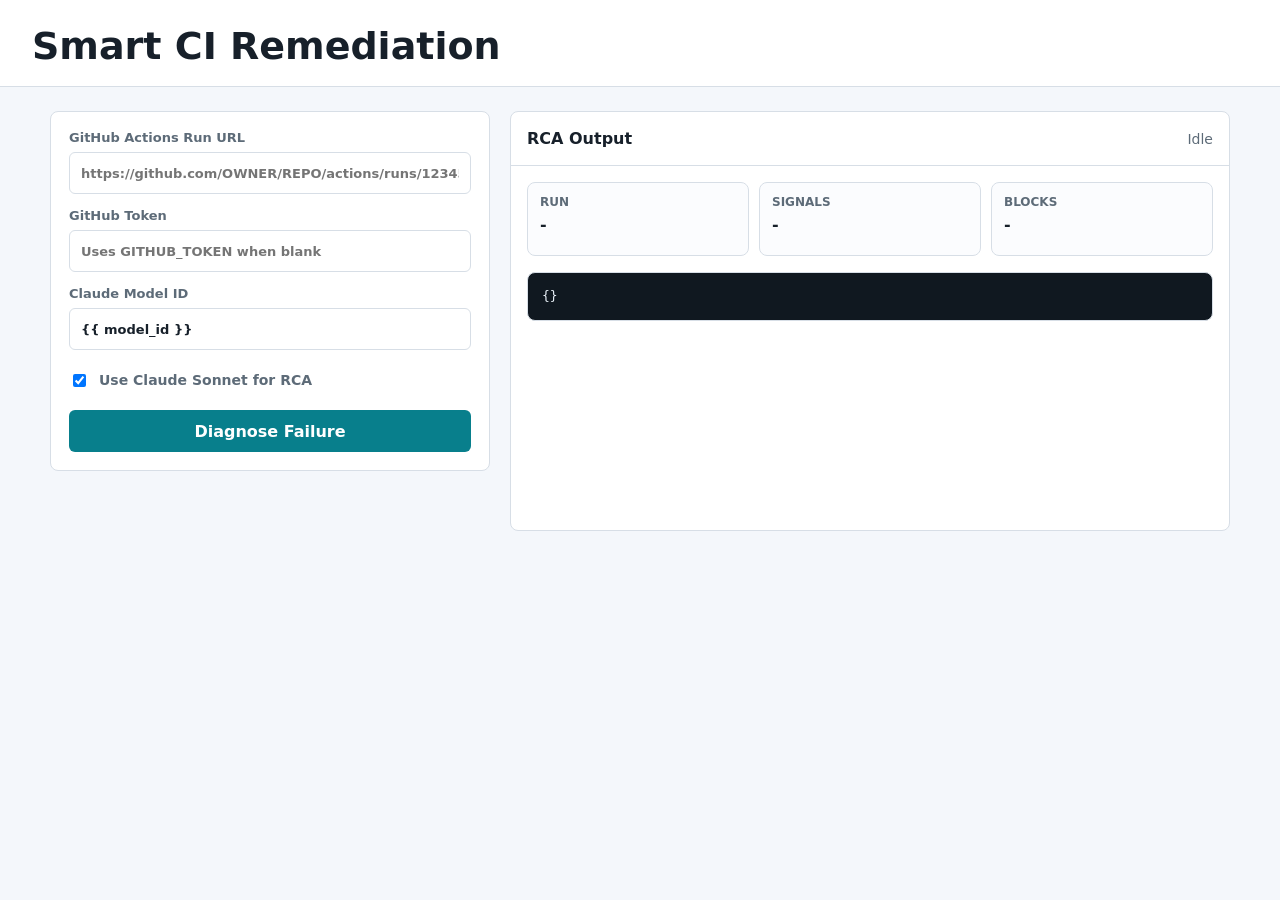
==== templates/index.html @ a4686a1c "Refactorize changes for RCA and flask app" ====
<!doctype html>
<html lang="en">
<head>
  <meta charset="utf-8">
  <meta name="viewport" content="width=device-width, initial-scale=1">
  <title>Smart CI Remediation</title>
  <style>
    :root {
      color-scheme: light;
      --ink: #17202a;
      --muted: #5d6b78;
      --line: #d7dee6;
      --panel: #ffffff;
      --page: #f4f7fb;
      --accent: #087f8c;
      --accent-dark: #075f68;
      --danger: #b42318;
      --ok: #146c43;
    }
    * { box-sizing: border-box; }
    body {
      margin: 0;
      font-family: Inter, ui-sans-serif, system-ui, -apple-system, BlinkMacSystemFont, "Segoe UI", sans-serif;
      color: var(--ink);
      background: var(--page);
    }
    header {
      padding: 24px 32px 18px;
      border-bottom: 1px solid var(--line);
      background: #fff;
    }
    h1 {
      margin: 0;
      font-size: clamp(24px, 4vw, 38px);
      font-weight: 760;
      letter-spacing: 0;
    }
    main {
      width: min(1180px, calc(100vw - 32px));
      margin: 24px auto 48px;
      display: grid;
      grid-template-columns: minmax(320px, 440px) 1fr;
      gap: 20px;
      align-items: start;
    }
    section, form {
      background: var(--panel);
      border: 1px solid var(--line);
      border-radius: 8px;
    }
    form {
      padding: 18px;
      display: grid;
      gap: 14px;
    }
    label {
      display: grid;
      gap: 7px;
      color: var(--muted);
      font-size: 13px;
      font-weight: 650;
    }
    input[type="url"], input[type="password"], input[type="text"] {
      width: 100%;
      min-height: 42px;
      border: 1px solid var(--line);
      border-radius: 6px;
      padding: 10px 11px;
      font: inherit;
      color: var(--ink);
      background: #fff;
    }
    .row {
      display: flex;
      align-items: center;
      gap: 10px;
      min-height: 32px;
      color: var(--muted);
      font-size: 14px;
    }
    button {
      min-height: 42px;
      border: 0;
      border-radius: 6px;
      padding: 10px 14px;
      font: inherit;
      font-weight: 760;
      color: #fff;
      background: var(--accent);
      cursor: pointer;
    }
    button:hover { background: var(--accent-dark); }
    button:disabled { opacity: .62; cursor: wait; }
    .result {
      min-height: 420px;
      padding: 0;
      overflow: hidden;
    }
    .toolbar {
      min-height: 54px;
      padding: 14px 16px;
      display: flex;
      justify-content: space-between;
      gap: 12px;
      align-items: center;
      border-bottom: 1px solid var(--line);
    }
    .status {
      color: var(--muted);
      font-size: 14px;
      overflow-wrap: anywhere;
    }
    .content {
      padding: 16px;
      display: grid;
      gap: 16px;
    }
    .grid {
      display: grid;
      grid-template-columns: repeat(3, minmax(0, 1fr));
      gap: 10px;
    }
    .metric {
      border: 1px solid var(--line);
      border-radius: 8px;
      padding: 12px;
      min-height: 74px;
      background: #fbfcfe;
    }
    .metric span {
      display: block;
      color: var(--muted);
      font-size: 12px;
      font-weight: 700;
      text-transform: uppercase;
    }
    .metric strong {
      display: block;
      margin-top: 6px;
      font-size: 16px;
      overflow-wrap: anywhere;
    }
    pre {
      margin: 0;
      padding: 14px;
      border: 1px solid var(--line);
      border-radius: 8px;
      background: #101820;
      color: #e8f0f7;
      overflow: auto;
      max-height: 520px;
      white-space: pre-wrap;
      overflow-wrap: anywhere;
      font-size: 13px;
      line-height: 1.45;
    }
    .error { color: var(--danger); }
    .ok { color: var(--ok); }
    @media (max-width: 860px) {
      header { padding: 20px 16px 14px; }
      main { grid-template-columns: 1fr; width: calc(100vw - 24px); margin-top: 16px; }
      .grid { grid-template-columns: 1fr; }
    }
  </style>
</head>
<body>
  <header>
    <h1>Smart CI Remediation</h1>
  </header>
  <main>
    <form id="diagnosis-form">
      <label>
        GitHub Actions Run URL
        <input name="run_url" type="url" required placeholder="https://github.com/OWNER/REPO/actions/runs/123456789">
      </label>
      <label>
        GitHub Token
        <input name="github_token" type="password" placeholder="Uses GITHUB_TOKEN when blank">
      </label>
      <label>
        Claude Model ID
        <input name="model_id" type="text" value="{{ model_id }}">
      </label>
      <label class="row">
        <input name="use_model" type="checkbox" checked>
        Use Claude Sonnet for RCA
      </label>
      <button id="submit" type="submit">Diagnose Failure</button>
    </form>
    <section class="result">
      <div class="toolbar">
        <strong>RCA Output</strong>
        <span id="status" class="status">Idle</span>
      </div>
      <div id="content" class="content">
        <div class="grid">
          <div class="metric"><span>Run</span><strong>-</strong></div>
          <div class="metric"><span>Signals</span><strong>-</strong></div>
          <div class="metric"><span>Blocks</span><strong>-</strong></div>
        </div>
        <pre id="output">{}</pre>
      </div>
    </section>
  </main>
  <script>
    const form = document.getElementById('diagnosis-form');
    const submit = document.getElementById('submit');
    const statusEl = document.getElementById('status');
    const output = document.getElementById('output');
    const metrics = document.querySelectorAll('.metric strong');

    function formatList(items) {
      if (!Array.isArray(items) || items.length === 0) {
        return '-';
      }
      return items.map((item) => `- ${item}`).join('\n');
    }

    function formatEvidence(items) {
      if (!Array.isArray(items) || items.length === 0) {
        return '-';
      }
      return items.map((item) => {
        if (typeof item === 'string') {
          return `- ${item}`;
        }
        const line = item.line ? `line ${item.line}: ` : '';
        return `- ${line}${item.message || ''}`;
      }).join('\n');
    }

    function formatInlineFixes(items) {
      if (!Array.isArray(items) || items.length === 0) {
        return '-';
      }
      return items.map((item) => {
        if (typeof item === 'string') {
          return `- ${item}`;
        }
        const parts = [
          item.target ? `Target: ${item.target}` : null,
          item.suggested_change ? `Fix: ${item.suggested_change}` : null,
          item.rationale ? `Why: ${item.rationale}` : null
        ].filter(Boolean);
        return `- ${parts.join('\n  ') || '-'}`;
      }).join('\n');
    }

    function formatRca(rca) {
      const location = rca.failure_location || {};
      const locationParts = [
        location.job ? `Job: ${location.job}` : null,
        location.log_file ? `Log file: ${location.log_file}` : null,
        location.line ? `Line: ${location.line}` : null,
        location.line_range ? `Failure block: ${location.line_range}` : null
      ].filter(Boolean);

      return [
        `RCA Summary\n${rca.rca_summary || rca.root_cause || '-'}`,
        `Failure Details\nStage: ${rca.failure_stage || '-'}\nType: ${rca.failure_type || rca.error_type || '-'}\nError code: ${rca.error_code || '-'}\nSeverity: ${rca.severity || '-'}\nConfidence: ${rca.confidence || '-'}`,
        `Failure Location\n${locationParts.join('\n') || '-'}`,
        `Evidence\n${formatEvidence(rca.evidence)}`,
        `Remediation Steps\n${formatList(rca.remediation_steps)}`,
        `Inline Fix Suggestions\n${formatInlineFixes(rca.inline_fix_suggestions || rca.inline_fixes || rca.suggested_fixes)}`,
        `Verification\n${formatList(rca.verification_commands)}`
      ].join('\n\n');
    }

    form.addEventListener('submit', async (event) => {
      event.preventDefault();
      submit.disabled = true;
      statusEl.textContent = 'Collecting logs and diagnosing...';
      statusEl.className = 'status';
      output.textContent = '{}';

      const formData = new FormData(form);
      const payload = {
        run_url: formData.get('run_url'),
        github_token: formData.get('github_token'),
        model_id: formData.get('model_id'),
        use_model: formData.get('use_model') === 'on'
      };

      try {
        const response = await fetch('/api/diagnose', {
          method: 'POST',
          headers: {'Content-Type': 'application/json'},
          body: JSON.stringify(payload)
        });
        const data = await response.json();
        if (!response.ok) {
          throw new Error(data.error || 'Diagnosis failed');
        }
        metrics[0].textContent = data.run?.run_id || '-';
        metrics[1].textContent = data.signal_count ?? '-';
        metrics[2].textContent = data.failure_block_count ?? '-';
        output.textContent = formatRca(data.rca || {});
        statusEl.textContent = 'Complete';
        statusEl.className = 'status ok';
      } catch (error) {
        statusEl.textContent = error.message;
        statusEl.className = 'status error';
      } finally {
        submit.disabled = false;
      }
    });
  </script>
</body>
</html>
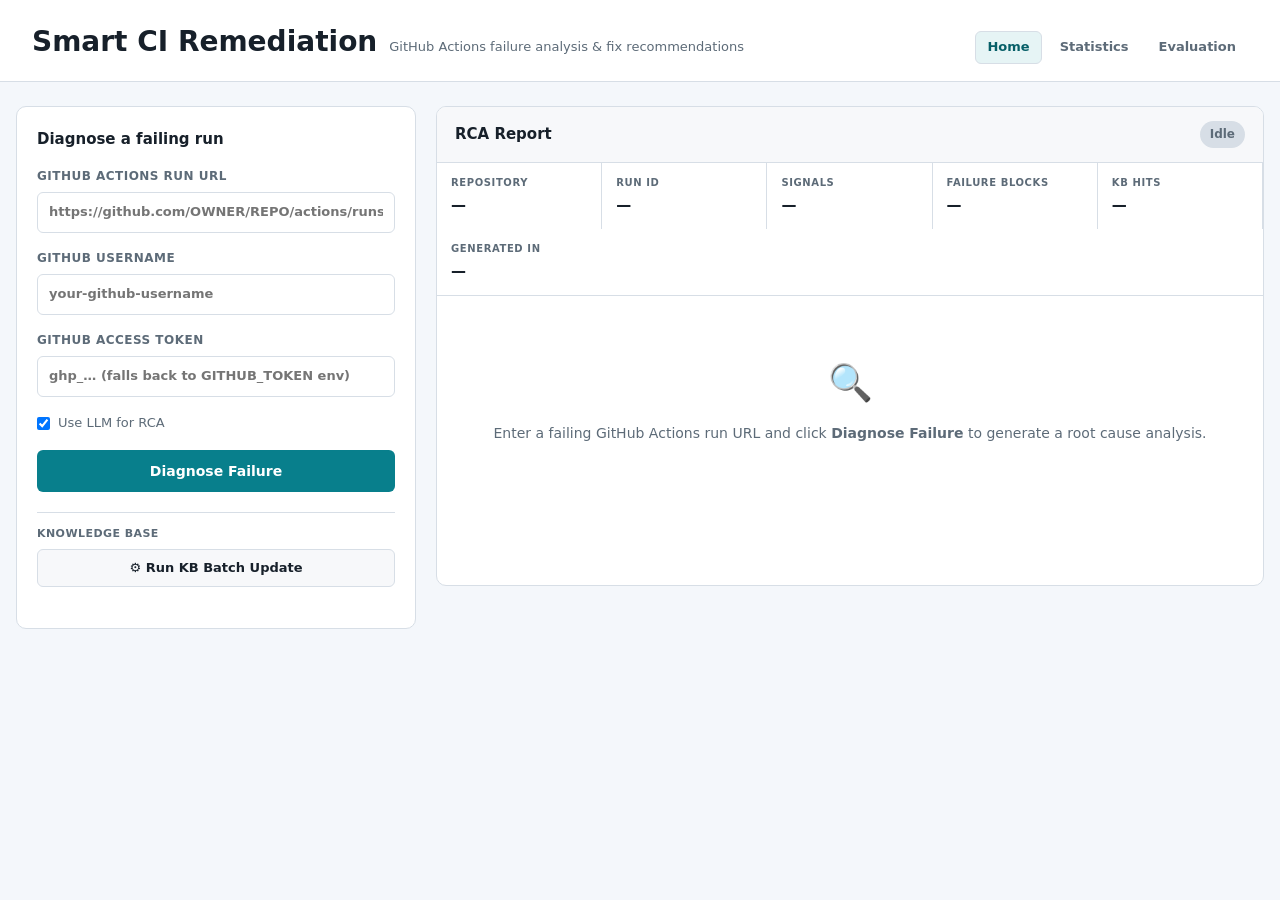
==== commit 691a680a: "Final demo changes." ====
--- a/templates/index.html
+++ b/templates/index.html
@@ -5,305 +5,1604 @@
   <meta name="viewport" content="width=device-width, initial-scale=1">
   <title>Smart CI Remediation</title>
   <style>
+    /* ── Design tokens ─────────────────────────────────────────────────── */
     :root {
       color-scheme: light;
-      --ink: #17202a;
-      --muted: #5d6b78;
-      --line: #d7dee6;
-      --panel: #ffffff;
-      --page: #f4f7fb;
-      --accent: #087f8c;
-      --accent-dark: #075f68;
-      --danger: #b42318;
-      --ok: #146c43;
-    }
-    * { box-sizing: border-box; }
+      --ink:          #17202a;
+      --muted:        #5d6b78;
+      --line:         #d7dee6;
+      --panel:        #ffffff;
+      --page:         #f4f7fb;
+      --surface:      #f7f8fa;
+      --accent:       #087f8c;
+      --accent-dark:  #075f68;
+      --accent-light: #e6f4f5;
+      --danger:       #b42318;
+      --danger-light: #fef2f2;
+      --warn:         #92400e;
+      --warn-light:   #fffbeb;
+      --ok:           #146c43;
+      --ok-light:     #ecfdf5;
+      --purple:       #5b21b6;
+      --purple-light: #f5f3ff;
+      --blue:         #1d4ed8;
+      --blue-light:   #eff6ff;
+    }
+    /* ── Reset / Base ──────────────────────────────────────────────────── */
+    * { box-sizing: border-box; margin: 0; padding: 0; }
     body {
-      margin: 0;
-      font-family: Inter, ui-sans-serif, system-ui, -apple-system, BlinkMacSystemFont, "Segoe UI", sans-serif;
+      font-family: Inter, ui-sans-serif, system-ui, -apple-system, "Segoe UI", sans-serif;
+      font-size: 14px;
+      line-height: 1.6;
       color: var(--ink);
       background: var(--page);
     }
+    a { color: var(--accent); text-decoration: none; }
+    a:hover { text-decoration: underline; }
+    /* ── Layout ────────────────────────────────────────────────────────── */
     header {
-      padding: 24px 32px 18px;
+      padding: 20px 32px 16px;
       border-bottom: 1px solid var(--line);
       background: #fff;
-    }
-    h1 {
-      margin: 0;
-      font-size: clamp(24px, 4vw, 38px);
+      display: flex;
+      align-items: baseline;
+      gap: 16px;
+    }
+    header h1 {
+      font-size: clamp(20px, 3vw, 28px);
       font-weight: 760;
-      letter-spacing: 0;
+    }
+    header .tagline {
+      color: var(--muted);
+      font-size: 13px;
     }
     main {
-      width: min(1180px, calc(100vw - 32px));
-      margin: 24px auto 48px;
+      width: min(1260px, calc(100vw - 32px));
+      margin: 24px auto 64px;
       display: grid;
-      grid-template-columns: minmax(320px, 440px) 1fr;
+      grid-template-columns: minmax(300px, 400px) 1fr;
       gap: 20px;
       align-items: start;
     }
-    section, form {
+    /* ── Form card ─────────────────────────────────────────────────────── */
+    .form-card {
       background: var(--panel);
       border: 1px solid var(--line);
-      border-radius: 8px;
-    }
-    form {
-      padding: 18px;
+      border-radius: 10px;
+      padding: 20px;
       display: grid;
-      gap: 14px;
+      gap: 16px;
+      position: sticky;
+      top: 16px;
+    }
+    .form-card h2 {
+      font-size: 15px;
+      font-weight: 700;
+      color: var(--ink);
     }
     label {
       display: grid;
-      gap: 7px;
+      gap: 6px;
+      font-size: 12px;
+      font-weight: 700;
       color: var(--muted);
-      font-size: 13px;
-      font-weight: 650;
-    }
-    input[type="url"], input[type="password"], input[type="text"] {
+      text-transform: uppercase;
+      letter-spacing: .04em;
+    }
+    input[type="url"],
+    input[type="password"],
+    input[type="text"] {
       width: 100%;
-      min-height: 42px;
+      min-height: 40px;
       border: 1px solid var(--line);
       border-radius: 6px;
-      padding: 10px 11px;
+      padding: 9px 11px;
       font: inherit;
+      font-size: 13px;
       color: var(--ink);
       background: #fff;
-    }
-    .row {
+      transition: border-color .15s;
+    }
+    input:focus {
+      outline: none;
+      border-color: var(--accent);
+      box-shadow: 0 0 0 3px var(--accent-light);
+    }
+    .checkbox-row {
       display: flex;
       align-items: center;
-      gap: 10px;
-      min-height: 32px;
+      gap: 8px;
+      font-size: 13px;
       color: var(--muted);
-      font-size: 14px;
-    }
-    button {
+      font-weight: 400;
+      text-transform: none;
+      letter-spacing: 0;
+    }
+    .btn-primary {
       min-height: 42px;
       border: 0;
       border-radius: 6px;
       padding: 10px 14px;
       font: inherit;
+      font-size: 14px;
       font-weight: 760;
       color: #fff;
       background: var(--accent);
       cursor: pointer;
-    }
-    button:hover { background: var(--accent-dark); }
-    button:disabled { opacity: .62; cursor: wait; }
-    .result {
-      min-height: 420px;
-      padding: 0;
+      transition: background .15s;
+    }
+    .btn-primary:hover  { background: var(--accent-dark); }
+    .btn-primary:disabled { opacity: .55; cursor: wait; }
+    /* ── Result panel ──────────────────────────────────────────────────── */
+    .result-panel {
+      background: var(--panel);
+      border: 1px solid var(--line);
+      border-radius: 10px;
       overflow: hidden;
+      min-height: 480px;
     }
     .toolbar {
-      min-height: 54px;
-      padding: 14px 16px;
+      padding: 14px 18px;
       display: flex;
       justify-content: space-between;
+      align-items: center;
       gap: 12px;
+      border-bottom: 1px solid var(--line);
+      background: var(--surface);
+    }
+    .toolbar-title { font-size: 15px; font-weight: 700; }
+    .status-badge {
+      font-size: 12px;
+      font-weight: 700;
+      padding: 4px 10px;
+      border-radius: 99px;
+      background: var(--line);
+      color: var(--muted);
+    }
+    .status-badge.ok     { background: var(--ok-light);     color: var(--ok);     }
+    .status-badge.error  { background: var(--danger-light);  color: var(--danger); }
+    .status-badge.running{ background: var(--accent-light);  color: var(--accent); }
+    /* ── Metrics strip ─────────────────────────────────────────────────── */
+    .metrics-strip {
+      display: grid;
+      grid-template-columns: repeat(5, 1fr);
+      border-bottom: 1px solid var(--line);
+    }
+    .metric-cell {
+      padding: 12px 14px;
+      border-right: 1px solid var(--line);
+    }
+    .metric-cell:last-child { border-right: 0; }
+    .metric-cell .label {
+      font-size: 10px;
+      font-weight: 700;
+      text-transform: uppercase;
+      letter-spacing: .06em;
+      color: var(--muted);
+    }
+    .metric-cell .value {
+      font-size: 15px;
+      font-weight: 700;
+      color: var(--ink);
+      margin-top: 2px;
+      overflow-wrap: anywhere;
+    }
+    /* ── Report sections ───────────────────────────────────────────────── */
+    .report-body { padding: 18px; display: grid; gap: 16px; }
+    .idle-hint {
+      padding: 40px 20px;
+      text-align: center;
+      color: var(--muted);
+    }
+    .idle-hint .icon { font-size: 36px; margin-bottom: 10px; }
+    /* Section cards */
+    .section-card {
+      border: 1px solid var(--line);
+      border-radius: 8px;
+      overflow: hidden;
+    }
+    .section-header {
+      display: flex;
       align-items: center;
+      gap: 10px;
+      padding: 12px 14px;
+      background: var(--surface);
       border-bottom: 1px solid var(--line);
-    }
-    .status {
+      cursor: pointer;
+      user-select: none;
+    }
+    .section-header:hover { background: #eff1f4; }
+    .section-icon {
+      width: 26px;
+      height: 26px;
+      border-radius: 6px;
+      display: flex;
+      align-items: center;
+      justify-content: center;
+      font-size: 14px;
+      flex-shrink: 0;
+    }
+    .icon-rca     { background: var(--blue-light);   color: var(--blue);   }
+    .icon-fix     { background: var(--ok-light);      color: var(--ok);     }
+    .icon-web     { background: var(--purple-light);  color: var(--purple); }
+    .icon-qref    { background: var(--accent-light);  color: var(--accent); }
+    .icon-timing    { background: var(--warn-light);    color: var(--warn);   }
+    .icon-validate  { background: var(--purple-light);  color: var(--purple); }
+    .toggle-disabled { opacity: .45; cursor: not-allowed; }
+    .section-title { font-weight: 700; font-size: 13px; flex: 1; }
+    .section-chevron { color: var(--muted); font-size: 11px; transition: transform .2s; }
+    .section-card.collapsed .section-chevron { transform: rotate(-90deg); }
+    .section-body { padding: 14px; }
+    .section-card.collapsed .section-body { display: none; }
+    /* ── RCA report grid ───────────────────────────────────────────────── */
+    .rca-grid { display: grid; gap: 10px; }
+    .field-row { display: grid; grid-template-columns: 140px 1fr; gap: 8px; align-items: baseline; font-size: 13px; }
+    .field-label { color: var(--muted); font-weight: 700; font-size: 12px; }
+    .field-value { color: var(--ink); overflow-wrap: anywhere; }
+    .badge {
+      display: inline-block;
+      padding: 2px 9px;
+      border-radius: 99px;
+      font-size: 11px;
+      font-weight: 700;
+    }
+    .badge-red    { background: var(--danger-light); color: var(--danger); }
+    .badge-yellow { background: var(--warn-light);   color: var(--warn);   }
+    .badge-green  { background: var(--ok-light);     color: var(--ok);     }
+    .badge-blue   { background: var(--blue-light);   color: var(--blue);   }
+    .badge-purple { background: var(--purple-light);  color: var(--purple); }
+    .badge-gray   { background: var(--surface);       color: var(--muted);  border: 1px solid var(--line); }
+    .evidence-list { list-style: none; display: grid; gap: 6px; margin-top: 4px; }
+    .evidence-list li {
+      padding: 8px 10px;
+      background: #101820;
+      color: #c5d3de;
+      border-radius: 6px;
+      font-family: "SFMono-Regular", Consolas, "Liberation Mono", Menlo, monospace;
+      font-size: 12px;
+      line-height: 1.5;
+      overflow-wrap: anywhere;
+    }
+    .divider { border: 0; border-top: 1px solid var(--line); }
+    /* ── Fix cards ─────────────────────────────────────────────────────── */
+    .fix-list { display: grid; gap: 12px; }
+    .fix-card {
+      border: 1px solid var(--line);
+      border-radius: 8px;
+      overflow: hidden;
+    }
+    .fix-card-header {
+      display: flex;
+      align-items: flex-start;
+      gap: 10px;
+      padding: 11px 13px;
+      background: var(--surface);
+    }
+    .fix-rank {
+      width: 24px;
+      height: 24px;
+      border-radius: 99px;
+      background: var(--accent);
+      color: #fff;
+      font-size: 12px;
+      font-weight: 700;
+      display: flex;
+      align-items: center;
+      justify-content: center;
+      flex-shrink: 0;
+    }
+    .fix-desc { font-size: 13px; font-weight: 600; line-height: 1.4; flex: 1; }
+    .fix-badges { display: flex; gap: 5px; flex-wrap: wrap; margin-top: 6px; }
+    .fix-meta { padding: 10px 13px; display: grid; gap: 6px; }
+    .fix-snippet {
+      padding: 10px 13px;
+      background: #101820;
+      color: #c5d3de;
+      font-family: "SFMono-Regular", Consolas, "Liberation Mono", Menlo, monospace;
+      font-size: 12px;
+      overflow: auto;
+      white-space: pre;
+    }
+    .fix-command {
+      display: flex;
+      align-items: center;
+      gap: 8px;
+      padding: 8px 13px;
+      background: var(--ok-light);
+      font-family: "SFMono-Regular", Consolas, monospace;
+      font-size: 12px;
+      color: var(--ok);
+    }
+    .fix-warnings { padding: 8px 13px; background: var(--warn-light); }
+    .fix-warnings ul { padding-left: 18px; color: var(--warn); font-size: 12px; }
+    .feedback-row { padding: 8px 13px; display: flex; align-items: center; gap: 8px; }
+    .btn-feedback {
+      border: 1px solid var(--line);
+      border-radius: 4px;
+      padding: 4px 10px;
+      font: inherit;
+      font-size: 12px;
+      cursor: pointer;
+      background: var(--panel);
       color: var(--muted);
-      font-size: 14px;
-      overflow-wrap: anywhere;
-    }
-    .content {
-      padding: 16px;
+      transition: all .15s;
+    }
+    .btn-feedback:hover { border-color: var(--accent); color: var(--accent); }
+    .btn-feedback.applied   { background: var(--ok-light);     border-color: var(--ok);     color: var(--ok);     }
+    .btn-feedback.dismissed { background: var(--danger-light);  border-color: var(--danger);  color: var(--danger); }
+    /* ── Validate Fix feedback form ────────────────────────────────────── */
+    .btn-validate {
+      border: 1px solid var(--purple);
+      border-radius: 4px;
+      padding: 4px 10px;
+      font: inherit;
+      font-size: 12px;
+      cursor: pointer;
+      background: var(--purple-light);
+      color: var(--purple);
+      transition: all .15s;
+      margin-left: auto;
+    }
+    .btn-validate:hover { background: var(--purple); color: #fff; }
+    .btn-validate.validated { background: var(--ok-light); border-color: var(--ok); color: var(--ok); cursor: default; }
+    .feedback-form-container {
+      border-top: 1px solid var(--line);
+      padding: 12px 13px;
+      background: var(--surface);
+      display: none;
+    }
+    .feedback-form-container.open { display: block; }
+    .feedback-form-title { font-size: 12px; font-weight: 700; color: var(--muted); text-transform: uppercase; letter-spacing: .04em; margin-bottom: 10px; }
+    .tristate-group { display: flex; gap: 0; border: 1px solid var(--line); border-radius: 5px; overflow: hidden; }
+    .tristate-group label {
+      flex: 1;
+      text-align: center;
+      padding: 5px 4px;
+      font-size: 12px;
+      font-weight: 600;
+      cursor: pointer;
+      background: var(--panel);
+      color: var(--muted);
+      border-right: 1px solid var(--line);
+      transition: background .12s, color .12s;
+      text-transform: none;
+      letter-spacing: 0;
+    }
+    .tristate-group label:last-child { border-right: 0; }
+    .tristate-group input[type="radio"] { display: none; }
+    .tristate-group input[type="radio"]:checked + label { background: var(--accent); color: #fff; }
+    .star-rating { display: flex; gap: 4px; }
+    .star-rating label { cursor: pointer; font-size: 20px; color: var(--line); transition: color .1s; }
+    .star-rating input[type="radio"] { display: none; }
+    .star-rating input[type="radio"]:checked ~ label,
+    .star-rating label:hover,
+    .star-rating label:hover ~ label { color: #f59e0b; }
+    .fb-field-grid { display: grid; grid-template-columns: 1fr 1fr; gap: 10px 16px; margin-bottom: 10px; }
+    .fb-field { display: grid; gap: 4px; }
+    .fb-field .fb-label { font-size: 11px; font-weight: 700; color: var(--muted); text-transform: uppercase; letter-spacing: .04em; }
+    .fb-conf-display { font-size: 13px; font-weight: 700; color: var(--ink); padding: 5px 0; }
+    .fb-comment { width: 100%; min-height: 56px; border: 1px solid var(--line); border-radius: 5px; padding: 7px 9px; font: inherit; font-size: 12px; resize: vertical; margin-bottom: 10px; }
+    .fb-comment:focus { outline: none; border-color: var(--accent); box-shadow: 0 0 0 2px var(--accent-light); }
+    .btn-fb-submit {
+      padding: 6px 18px;
+      border: 0;
+      border-radius: 5px;
+      background: var(--accent);
+      color: #fff;
+      font: inherit;
+      font-size: 13px;
+      font-weight: 700;
+      cursor: pointer;
+      transition: background .15s;
+    }
+    .btn-fb-submit:hover { background: var(--accent-dark); }
+    .btn-fb-submit:disabled { opacity: .5; cursor: wait; }
+    .fb-inline-error { font-size: 12px; color: var(--danger); margin-top: 6px; }
+    /* ── Web search results ────────────────────────────────────────────── */
+    .ref-list { display: grid; gap: 10px; }
+    .ref-card {
+      border: 1px solid var(--line);
+      border-radius: 8px;
+      padding: 12px 14px;
       display: grid;
-      gap: 16px;
-    }
-    .grid {
-      display: grid;
-      grid-template-columns: repeat(3, minmax(0, 1fr));
-      gap: 10px;
-    }
-    .metric {
+      gap: 5px;
+    }
+    .ref-card-top { display: flex; align-items: flex-start; justify-content: space-between; gap: 10px; }
+    .ref-title { font-size: 13px; font-weight: 600; }
+    .ref-snippet { font-size: 12px; color: var(--muted); line-height: 1.5; }
+    .ref-url { font-size: 11px; color: var(--muted); overflow-wrap: anywhere; }
+    .ref-score { font-size: 11px; color: var(--muted); white-space: nowrap; flex-shrink: 0; }
+    .no-refs { color: var(--muted); font-size: 13px; font-style: italic; padding: 4px 0; }
+    /* quick-reference source type icons */
+    .qref-source-icon {
+      display: inline-block;
+      width: 16px;
+      height: 16px;
+      border-radius: 3px;
+      font-size: 10px;
+      line-height: 16px;
+      text-align: center;
+      flex-shrink: 0;
+      font-weight: 700;
+      margin-right: 4px;
+      vertical-align: middle;
+    }
+    .qref-doc   { background: var(--blue-light);   color: var(--blue);   }
+    .qref-issue { background: var(--ok-light);      color: var(--ok);     }
+    .qref-pr    { background: var(--purple-light);  color: var(--purple); }
+    .qref-other { background: var(--surface);       color: var(--muted);  }
+    .deep-search-divider {
+      border: 0;
+      border-top: 1px dashed var(--line);
+      margin: 12px 0 8px;
+    }
+    .deep-search-label {
+      font-size: 11px;
+      font-weight: 700;
+      text-transform: uppercase;
+      letter-spacing: .05em;
+      color: var(--muted);
+      margin-bottom: 8px;
+    }
+    /* ── Timing section ────────────────────────────────────────────────── */
+    .timing-grid { display: grid; grid-template-columns: repeat(3, 1fr); gap: 10px; }
+    .timing-cell {
       border: 1px solid var(--line);
       border-radius: 8px;
       padding: 12px;
-      min-height: 74px;
-      background: #fbfcfe;
-    }
-    .metric span {
-      display: block;
-      color: var(--muted);
-      font-size: 12px;
-      font-weight: 700;
-      text-transform: uppercase;
-    }
-    .metric strong {
-      display: block;
-      margin-top: 6px;
-      font-size: 16px;
-      overflow-wrap: anywhere;
-    }
-    pre {
-      margin: 0;
-      padding: 14px;
-      border: 1px solid var(--line);
-      border-radius: 8px;
-      background: #101820;
-      color: #e8f0f7;
-      overflow: auto;
-      max-height: 520px;
-      white-space: pre-wrap;
-      overflow-wrap: anywhere;
-      font-size: 13px;
-      line-height: 1.45;
-    }
-    .error { color: var(--danger); }
-    .ok { color: var(--ok); }
-    @media (max-width: 860px) {
-      header { padding: 20px 16px 14px; }
+      background: var(--surface);
+      text-align: center;
+    }
+    .timing-cell .t-label { font-size: 11px; color: var(--muted); font-weight: 700; text-transform: uppercase; }
+    .timing-cell .t-value { font-size: 22px; font-weight: 700; color: var(--ink); margin-top: 3px; }
+    .timing-cell .t-unit  { font-size: 11px; color: var(--muted); }
+    /* ── Remediation steps list ────────────────────────────────────────── */
+    .steps-list { padding-left: 20px; display: grid; gap: 5px; }
+    .steps-list li { font-size: 13px; }
+    /* ── Responsive ────────────────────────────────────────────────────── */
+    @media (max-width: 900px) {
+      header { padding: 16px 16px 12px; }
       main { grid-template-columns: 1fr; width: calc(100vw - 24px); margin-top: 16px; }
-      .grid { grid-template-columns: 1fr; }
+      .form-card { position: static; }
+      .metrics-strip { grid-template-columns: repeat(3, 1fr); }
+      .timing-grid { grid-template-columns: 1fr 1fr; }
+    }
+    @media (max-width: 560px) {
+      .metrics-strip { grid-template-columns: 1fr 1fr; }
+      .field-row { grid-template-columns: 1fr; }
     }
   </style>
 </head>
 <body>
-  <header>
+
+<header>
+  <span style="display:flex;align-items:baseline;gap:12px;flex:1">
     <h1>Smart CI Remediation</h1>
-  </header>
-  <main>
-    <form id="diagnosis-form">
-      <label>
-        GitHub Actions Run URL
-        <input name="run_url" type="url" required placeholder="https://github.com/OWNER/REPO/actions/runs/123456789">
-      </label>
-      <label>
-        GitHub Token
-        <input name="github_token" type="password" placeholder="Uses GITHUB_TOKEN when blank">
-      </label>
-      <label>
-        Claude Model ID
-        <input name="model_id" type="text" value="{{ model_id }}">
-      </label>
-      <label class="row">
-        <input name="use_model" type="checkbox" checked>
-        Use Claude Sonnet for RCA
-      </label>
-      <button id="submit" type="submit">Diagnose Failure</button>
-    </form>
-    <section class="result">
-      <div class="toolbar">
-        <strong>RCA Output</strong>
-        <span id="status" class="status">Idle</span>
+    <span class="tagline">GitHub Actions failure analysis &amp; fix recommendations</span>
+  </span>
+  <nav style="display:flex;gap:6px;align-items:center">
+    <a href="/" style="padding:5px 11px;border-radius:6px;font-size:13px;font-weight:600;background:var(--accent-light);color:var(--accent-dark);border:1px solid var(--line);text-decoration:none">Home</a>
+    <a href="/stats" style="padding:5px 11px;border-radius:6px;font-size:13px;font-weight:600;color:var(--muted);border:1px solid transparent;text-decoration:none" onmouseover="this.style.background='var(--surface)'" onmouseout="this.style.background='transparent'">Statistics</a>
+    <a href="/evaluation" style="padding:5px 11px;border-radius:6px;font-size:13px;font-weight:600;color:var(--muted);border:1px solid transparent;text-decoration:none" onmouseover="this.style.background='var(--surface)'" onmouseout="this.style.background='transparent'">Evaluation</a>
+  </nav>
+</header>
+
+<main>
+  <!-- ── Input form ──────────────────────────────────────────────────── -->
+  <form class="form-card" id="diagnosis-form" autocomplete="off">
+    <h2>Diagnose a failing run</h2>
+
+    <label>
+      GitHub Actions Run URL
+      <input name="run_url" type="url" required
+             placeholder="https://github.com/OWNER/REPO/actions/runs/…">
+    </label>
+
+    <label>
+      GitHub Username
+      <input name="github_username" type="text"
+             placeholder="your-github-username">
+    </label>
+
+    <label>
+      GitHub Access Token
+      <input name="github_token" type="password"
+             placeholder="ghp_… (falls back to GITHUB_TOKEN env)">
+    </label>
+
+    <label class="checkbox-row">
+      <input name="use_model" type="checkbox" checked>
+      Use LLM for RCA
+    </label>
+
+    <button class="btn-primary" id="submit-btn" type="submit">
+      Diagnose Failure
+    </button>
+
+    <div style="border-top:1px solid var(--line);padding-top:12px;margin-top:4px">
+      <div style="font-size:11px;font-weight:700;color:var(--muted);text-transform:uppercase;letter-spacing:.04em;margin-bottom:6px">Knowledge Base</div>
+      <button type="button" id="kb-update-btn"
+        style="width:100%;padding:8px 12px;border-radius:6px;border:1px solid var(--line);background:var(--surface);font:inherit;font-size:13px;font-weight:600;cursor:pointer;color:var(--ink)"
+        onmouseover="this.style.background='#eff1f4'" onmouseout="this.style.background='var(--surface)'">
+        ⚙ Run KB Batch Update
+      </button>
+      <div id="kb-update-status" style="font-size:11px;color:var(--muted);margin-top:5px;min-height:16px"></div>
+    </div>
+  </form>
+
+  <!-- ── Result panel ────────────────────────────────────────────────── -->
+  <section class="result-panel" id="result-panel">
+    <div class="toolbar">
+      <span class="toolbar-title">RCA Report</span>
+      <span class="status-badge" id="status-badge">Idle</span>
+    </div>
+
+    <!-- Metrics strip -->
+    <div class="metrics-strip" id="metrics-strip">
+      <div class="metric-cell"><div class="label">Repository</div><div class="value" id="m-repo">—</div></div>
+      <div class="metric-cell"><div class="label">Run ID</div><div class="value" id="m-run">—</div></div>
+      <div class="metric-cell"><div class="label">Signals</div><div class="value" id="m-signals">—</div></div>
+      <div class="metric-cell"><div class="label">Failure blocks</div><div class="value" id="m-blocks">—</div></div>
+      <div class="metric-cell"><div class="label">KB hits</div><div class="value" id="m-kb">—</div></div>
+      <div class="metric-cell"><div class="label">Generated in</div><div class="value" id="m-time">—</div></div>
+    </div>
+
+    <!-- Idle hint (hidden once results arrive) -->
+    <div class="report-body" id="idle-state">
+      <div class="idle-hint">
+        <div class="icon">🔍</div>
+        <p>Enter a failing GitHub Actions run URL and click <strong>Diagnose Failure</strong> to generate a root cause analysis.</p>
       </div>
-      <div id="content" class="content">
-        <div class="grid">
-          <div class="metric"><span>Run</span><strong>-</strong></div>
-          <div class="metric"><span>Signals</span><strong>-</strong></div>
-          <div class="metric"><span>Blocks</span><strong>-</strong></div>
+    </div>
+
+    <!-- Report body (hidden until results arrive) -->
+    <div class="report-body" id="report-body" style="display:none">
+
+      <!-- ① RCA section -->
+      <div class="section-card" id="sec-rca">
+        <div class="section-header" onclick="toggleSection('sec-rca')">
+          <div class="section-icon icon-rca">🧠</div>
+          <span class="section-title">Root Cause Analysis</span>
+          <span class="section-chevron">▼</span>
         </div>
-        <pre id="output">{}</pre>
+        <div class="section-body">
+          <div class="rca-grid" id="rca-content"></div>
+          <!-- ── Automated Validation sub-panel (Track B) ── -->
+          <div id="validate-subpanel" style="display:none;border-top:1px solid var(--line);margin-top:14px;padding-top:14px;">
+            <div style="font-size:12px;font-weight:700;color:var(--muted);text-transform:uppercase;letter-spacing:.04em;margin-bottom:10px">
+              <span class="section-icon icon-validate" style="display:inline-flex;width:22px;height:22px;font-size:12px;vertical-align:middle;margin-right:6px;border-radius:4px;">▶</span>
+              Automated CI Validation
+            </div>
+            <div id="validate-live-status" style="font-size:12px;margin-bottom:10px;padding:6px 10px;border-radius:5px;background:var(--surface);border:1px solid var(--line);color:var(--muted)">
+              Checking live validation status…
+            </div>
+            <div class="fb-field-grid" style="margin-bottom:10px">
+              <div class="fb-field">
+                <div class="fb-label">Fork Repository</div>
+                <input type="text" id="val-fork-repo" class="val-input"
+                       placeholder="owner/your-fork-name"
+                       style="width:100%;padding:7px 9px;border:1px solid var(--line);border-radius:5px;font:inherit;font-size:13px;">
+              </div>
+              <div class="fb-field">
+                <div class="fb-label">Branch</div>
+                <input type="text" id="val-branch" class="val-input" value="main"
+                       style="width:100%;padding:7px 9px;border:1px solid var(--line);border-radius:5px;font:inherit;font-size:13px;">
+              </div>
+              <div class="fb-field">
+                <div class="fb-label">GitHub Username</div>
+                <input type="text" id="val-username" class="val-input"
+                       placeholder="your-github-username"
+                       style="width:100%;padding:7px 9px;border:1px solid var(--line);border-radius:5px;font:inherit;font-size:13px;">
+              </div>
+              <div class="fb-field">
+                <div class="fb-label">GitHub Token</div>
+                <input type="password" id="val-token" class="val-input"
+                       placeholder="ghp_… (pre-filled from form)"
+                       style="width:100%;padding:7px 9px;border:1px solid var(--line);border-radius:5px;font:inherit;font-size:13px;">
+              </div>
+            </div>
+            <div class="fb-field" style="margin-bottom:10px">
+              <div class="fb-label">Fix Ranks to Validate</div>
+              <div id="val-rank-checks" style="display:flex;gap:12px;flex-wrap:wrap;margin-top:4px;font-size:13px;">
+                <label style="display:flex;align-items:center;gap:4px;cursor:pointer;font-weight:400;text-transform:none;letter-spacing:0"><input type="checkbox" id="val-rank-all" checked onchange="toggleAllRanks(this)"> All</label>
+                <label style="display:flex;align-items:center;gap:4px;cursor:pointer;font-weight:400;text-transform:none;letter-spacing:0"><input type="checkbox" class="val-rank-cb" value="1"> Fix 1</label>
+                <label style="display:flex;align-items:center;gap:4px;cursor:pointer;font-weight:400;text-transform:none;letter-spacing:0"><input type="checkbox" class="val-rank-cb" value="2"> Fix 2</label>
+                <label style="display:flex;align-items:center;gap:4px;cursor:pointer;font-weight:400;text-transform:none;letter-spacing:0"><input type="checkbox" class="val-rank-cb" value="3"> Fix 3</label>
+                <label style="display:flex;align-items:center;gap:4px;cursor:pointer;font-weight:400;text-transform:none;letter-spacing:0"><input type="checkbox" class="val-rank-cb" value="4"> Fix 4</label>
+                <label style="display:flex;align-items:center;gap:4px;cursor:pointer;font-weight:400;text-transform:none;letter-spacing:0"><input type="checkbox" class="val-rank-cb" value="5"> Fix 5</label>
+              </div>
+            </div>
+            <div class="fb-field" style="margin-bottom:12px">
+              <div class="fb-label">Enable Live CI Validation</div>
+              <label style="display:flex;align-items:center;gap:8px;margin-top:4px;font-weight:400;text-transform:none;letter-spacing:0;font-size:13px;cursor:pointer">
+                <input type="checkbox" id="val-live-mode">
+                <span id="val-live-label" style="color:var(--muted)">Loading…</span>
+              </label>
+            </div>
+            <button id="btn-run-validation" class="btn-fb-submit" style="width:100%;display:flex;align-items:center;justify-content:center;gap:6px" onclick="submitValidation()">
+              ▶ Run Automated Validation
+            </button>
+            <div id="val-error" style="font-size:12px;color:var(--danger);margin-top:6px;"></div>
+          </div>
+        </div>
       </div>
-    </section>
-  </main>
-  <script>
-    const form = document.getElementById('diagnosis-form');
-    const submit = document.getElementById('submit');
-    const statusEl = document.getElementById('status');
-    const output = document.getElementById('output');
-    const metrics = document.querySelectorAll('.metric strong');
-
-    function formatList(items) {
-      if (!Array.isArray(items) || items.length === 0) {
-        return '-';
+
+      <!-- ② Fix recommendations section -->
+      <div class="section-card" id="sec-fixes">
+        <div class="section-header" onclick="toggleSection('sec-fixes')">
+          <div class="section-icon icon-fix">🔧</div>
+          <span class="section-title">Fix Recommendations</span>
+          <span class="section-chevron">▼</span>
+        </div>
+        <div class="section-body">
+          <div class="fix-list" id="fixes-content"></div>
+        </div>
+      </div>
+
+      <!-- ③ Quick references section (light search — always shown) -->
+      <div class="section-card" id="sec-qref">
+        <div class="section-header" onclick="toggleSection('sec-qref')">
+          <div class="section-icon icon-qref">🔗</div>
+          <span class="section-title">Quick References</span>
+          <span class="section-chevron">▼</span>
+        </div>
+        <div class="section-body">
+          <div id="qref-content"></div>
+        </div>
+      </div>
+
+      <!-- ④ Web search references section (deep search — conditional) -->
+      <!-- Deep Web Search section — hidden (deep search disabled, DEEP_SEARCH_ENABLED=False).
+           Kept in DOM so the web_search API field is still processed by renderWebSearch().
+           Remove the display:none to re-enable when deep search is turned back on. -->
+      <div class="section-card collapsed" id="sec-web" style="display:none">
+        <div class="section-header" onclick="toggleSection('sec-web')">
+          <div class="section-icon icon-web">🌐</div>
+          <span class="section-title">Deep Web Search</span>
+          <span class="section-chevron">▼</span>
+        </div>
+        <div class="section-body">
+          <div class="ref-list" id="web-content"></div>
+        </div>
+      </div>
+
+      <!-- ⑤ Validation Results section (Track B — hidden until first result) -->
+      <div class="section-card" id="sec-validate" style="display:none">
+        <div class="section-header" onclick="toggleSection('sec-validate')">
+          <div class="section-icon icon-validate">▶</div>
+          <span class="section-title">Automated Validation Results</span>
+          <span class="section-chevron">▼</span>
+        </div>
+        <div class="section-body" id="validate-results-content">
+          <p class="no-refs">No validation results yet.</p>
+        </div>
+      </div>
+
+      <!-- ⑥ Timing section -->
+      <div class="section-card" id="sec-timing">
+        <div class="section-header" onclick="toggleSection('sec-timing')">
+          <div class="section-icon icon-timing">⏱</div>
+          <span class="section-title">Generation Timing</span>
+          <span class="section-chevron">▼</span>
+        </div>
+        <div class="section-body" id="timing-content"></div>
+      </div>
+
+    </div><!-- /report-body -->
+  </section>
+</main>
+
+<script>
+  // ── Utilities ──────────────────────────────────────────────────────────────
+
+  function esc(s) {
+    return String(s ?? '')
+      .replace(/&/g, '&amp;')
+      .replace(/</g, '&lt;')
+      .replace(/>/g, '&gt;')
+      .replace(/"/g, '&quot;');
+  }
+
+  function toggleSection(id)
+  {
+    document.getElementById(id).classList.toggle('collapsed');
+    saveRcaSessionState();
+  }
+  function severityBadge(s) {
+    const map = { critical: 'badge-red', high: 'badge-red', medium: 'badge-yellow',
+                  low: 'badge-green', unknown: 'badge-gray' };
+    const cls = map[(s || '').toLowerCase()] || 'badge-blue';
+    return `<span class="badge ${cls}">${esc(s || '—')}</span>`;
+  }
+
+  function confidenceBadge(c) {
+    const low = ['low', 'unknown', ''];
+    const med = ['medium'];
+    const cls = low.includes((c || '').toLowerCase()) ? 'badge-yellow'
+              : med.includes((c || '').toLowerCase())  ? 'badge-blue'
+              : 'badge-green';
+    return `<span class="badge ${cls}">${esc(c || '—')}</span>`;
+  }
+
+  function sourceBadge(s) {
+    const map = { model: 'badge-blue', knowledge_base: 'badge-green',
+                  heuristic_fallback: 'badge-yellow' };
+    return `<span class="badge ${map[s] || 'badge-gray'}">${esc(s || '—')}</span>`;
+  }
+
+  function typeBadge(t) {
+    return t ? `<span class="badge badge-purple">${esc(t)}</span>` : '—';
+  }
+
+  function refTypeBadge(t) {
+    const map = { documentation: 'badge-blue', github_issues_repo: 'badge-green',
+                  github_issues_general: 'badge-green', github_prs: 'badge-purple',
+                  github_issue: 'badge-green', github_pr: 'badge-purple',
+                  github_code: 'badge-gray' };
+    return `<span class="badge ${map[t] || 'badge-gray'}">${esc(t || 'source')}</span>`;
+  }
+
+  /** Small coloured icon prefix for quick-reference source types */
+  function qrefSourceIcon(t) {
+    if (t === 'documentation')                                     return '<span class="qref-source-icon qref-doc"  title="Official Docs">D</span>';
+    if (t === 'github_issue' || t === 'github_issues_repo' || t === 'github_issues_general') return '<span class="qref-source-icon qref-issue" title="GitHub Issue">#</span>';
+    if (t === 'github_pr'    || t === 'github_prs')                return '<span class="qref-source-icon qref-pr"   title="GitHub PR">↑</span>';
+    return '<span class="qref-source-icon qref-other" title="Source">·</span>';
+  }
+
+  function fieldRow(label, valueHtml) {
+    return `<div class="field-row">
+      <span class="field-label">${esc(label)}</span>
+      <span class="field-value">${valueHtml}</span>
+    </div>`;
+  }
+
+  // ── Renderers ──────────────────────────────────────────────────────────────
+
+  function renderRca(rca) {
+    if (!rca || typeof rca !== 'object') return '<p class="no-refs">No RCA data.</p>';
+
+    const loc = rca.failure_location || {};
+    const locParts = [
+      loc.job        ? `<strong>Job:</strong> ${esc(loc.job)}`            : null,
+      loc.log_file   ? `<strong>Log file:</strong> ${esc(loc.log_file)}`  : null,
+      loc.line       ? `<strong>Line:</strong> ${esc(loc.line)}`          : null,
+      loc.line_range ? `<strong>Range:</strong> ${esc(loc.line_range)}`   : null,
+    ].filter(Boolean).join(' &nbsp;·&nbsp; ');
+
+    const evidence = Array.isArray(rca.evidence) ? rca.evidence : [];
+    const remSteps = Array.isArray(rca.remediation_steps) ? rca.remediation_steps : [];
+    const verifCmds = Array.isArray(rca.verification_commands) ? rca.verification_commands : [];
+
+    const diagNote = rca.diagnosis_note
+      ? `<div style="padding:8px 10px;background:var(--warn-light);border-radius:6px;font-size:12px;color:var(--warn);margin-top:4px;">${esc(rca.diagnosis_note)}</div>`
+      : '';
+
+    // Explainable confidence badge from confidence_report if available
+    const crRca = rca.confidence_report;
+    const confDisplay = crRca
+      ? `${confidenceBadge(crRca.label)} <span style="font-size:11px;color:var(--muted)">${Math.round(crRca.score*100)}% — ${esc(crRca.explanation)}</span>`
+      : confidenceBadge(rca.confidence);
+
+    return `
+      ${fieldRow('Summary',         `<span style="white-space:pre-wrap">${esc(rca.rca_summary || '—')}</span>`)}
+      <hr class="divider">
+      ${fieldRow('Failure stage',   esc(rca.failure_stage   || '—'))}
+      ${fieldRow('Failure type',    typeBadge(rca.failure_type || rca.error_type))}
+      ${fieldRow('Error code',      rca.error_code ? `<code>${esc(rca.error_code)}</code>` : '—')}
+      ${fieldRow('Severity',        severityBadge(rca.severity))}
+      ${fieldRow('Confidence',      confDisplay)}
+      ${fieldRow('Diagnosis mode',  sourceBadge(rca.source || rca.diagnosis_mode))}
+      ${fieldRow('Error signature', rca.error_signature ? `<code style="font-size:11px">${esc(rca.error_signature)}</code>` : '—')}
+      ${locParts ? `<hr class="divider">${fieldRow('Location', locParts)}` : ''}
+      ${diagNote}
+      ${evidence.length ? `
+        <hr class="divider">
+        <div class="field-label" style="margin-bottom:4px">Evidence</div>
+        <ul class="evidence-list">
+          ${evidence.map(ev => {
+            const msg = typeof ev === 'string' ? ev
+                      : [ev.line ? `L${ev.line}:` : '', ev.message || ''].filter(Boolean).join(' ');
+            return `<li>${esc(msg)}</li>`;
+          }).join('')}
+        </ul>
+      ` : ''}
+      ${remSteps.length ? `
+        <hr class="divider">
+        <div class="field-label" style="margin-bottom:6px">Remediation steps</div>
+        <ol class="steps-list">
+          ${remSteps.map(s => `<li>${esc(s)}</li>`).join('')}
+        </ol>
+      ` : ''}
+      ${verifCmds.length ? `
+        <hr class="divider">
+        <div class="field-label" style="margin-bottom:4px">Verification commands</div>
+        <ul class="evidence-list">
+          ${verifCmds.map(c => `<li>${esc(c)}</li>`).join('')}
+        </ul>
+      ` : ''}
+    `;
+  }
+
+  function renderFixes(fixesData) {
+    const fixes = Array.isArray(fixesData?.fixes) ? fixesData.fixes : [];
+    const summary = fixesData?.validation_summary || {};
+    const genErrors = fixesData?.generation_errors || {};
+
+    if (!fixes.length) {
+      return '<p class="no-refs">No fix recommendations generated.</p>';
+    }
+
+    const metaLine = [
+      summary.total_validated != null   ? `<strong>${summary.total_validated}</strong> validated`           : null,
+      summary.manual_review_count       ? `<span class="badge badge-yellow">${summary.manual_review_count} manual review</span>` : null,
+      summary.blocked_count             ? `<span class="badge badge-red">${summary.blocked_count} blocked</span>` : null,
+    ].filter(Boolean).join(' &nbsp;');
+
+    const errorNote = Object.entries(genErrors).map(([src, msg]) =>
+      `<span class="badge badge-gray">${esc(src)}: ${esc(msg)}</span>`
+    ).join(' ');
+
+    const effortBadge = e => {
+      const m = { low: 'badge-green', medium: 'badge-yellow', high: 'badge-red' };
+      return `<span class="badge ${m[e] || 'badge-gray'}">${esc(e || 'medium')} effort</span>`;
+    };
+
+    const fixTypeBadge = t => {
+      const m = { code_change: 'badge-blue', config_change: 'badge-purple',
+                  dependency_update: 'badge-green', command: 'badge-yellow', template: 'badge-gray' };
+      return `<span class="badge ${m[t] || 'badge-gray'}">${esc(t || 'fix')}</span>`;
+    };
+
+    const cards = fixes.map((fix, idx) => {
+      const rank    = fix.rank || (idx + 1);
+      const fixIdx  = idx;
+      const warnings = Array.isArray(fix.warnings) ? fix.warnings : [];
+      const sideEffects = Array.isArray(fix.side_effects) ? fix.side_effects : [];
+      // Confidence badge: prefer confidence_report if available, fall back to final_score %
+      const crFix   = fix.confidence_report;
+      const scoreText = crFix
+        ? `<span class="ref-score" title="${esc(crFix.explanation)}">${Math.round(crFix.score*100)}% confidence</span>`
+        : (fix.final_score != null ? `<span class="ref-score">score: ${Number(fix.final_score).toFixed(3)}</span>` : '');
+
+      const extraMeta = [
+        fix.file_path ? `<span class="badge badge-gray">📄 ${esc(fix.file_path)}</span>` : null,
+        fix.source    ? `<span class="badge badge-gray">src: ${esc(fix.source)}</span>` : null,
+        fix.requires_manual_review ? `<span class="badge badge-yellow">⚠ manual review</span>` : null,
+      ].filter(Boolean).join(' ');
+
+      return `
+        <div class="fix-card">
+          <div class="fix-card-header">
+            <div class="fix-rank">${rank}</div>
+            <div style="flex:1">
+              <div class="fix-desc">${esc(fix.description || 'No description')}</div>
+              <div class="fix-badges">
+                ${fixTypeBadge(fix.fix_type)}
+                ${effortBadge(fix.estimated_effort)}
+                ${fix.success_rate != null ? `<span class="badge badge-blue">✓ ${Math.round(fix.success_rate * 100)}% historical success</span>` : ''}
+                ${extraMeta}
+                ${scoreText}
+              </div>
+            </div>
+          </div>
+          ${fix.code_snippet ? `<pre class="fix-snippet">${esc(fix.code_snippet)}</pre>` : ''}
+          ${fix.command ? `<div class="fix-command">$ ${esc(fix.command)}</div>` : ''}
+          ${(warnings.length || sideEffects.length) ? `
+            <div class="fix-warnings">
+              ${warnings.length ? `<ul>${warnings.map(w => `<li>${esc(w)}</li>`).join('')}</ul>` : ''}
+              ${sideEffects.length ? `<ul style="color:var(--muted)">${sideEffects.map(e => `<li>Side effect: ${esc(e)}</li>`).join('')}</ul>` : ''}
+            </div>` : ''}
+          <div class="feedback-row">
+            <span style="font-size:12px;color:var(--muted)">Was this fix helpful?</span>
+            <button class="btn-feedback" onclick="sendFeedback(this,'${esc(fix.fix_type)}','${esc(fix.error_type || '')}',true)">✓ Applied &amp; worked</button>
+            <button class="btn-feedback" onclick="sendFeedback(this,'${esc(fix.fix_type)}','${esc(fix.error_type || '')}',false)">✗ Did not work</button>
+            <button class="btn-validate" id="btn-validate-${fixIdx}" onclick="toggleValidateForm(${fixIdx})">✎ Validate Fix</button>
+          </div>
+          <div class="feedback-form-container" id="fb-form-${fixIdx}">
+            <div class="feedback-form-title">Validate Fix #${rank} — Human Feedback</div>
+            <div class="fb-field-grid">
+              <div class="fb-field">
+                <div class="fb-label">Root Cause Correct</div>
+                <div class="tristate-group">
+                  <input type="radio" name="rcc-${fixIdx}" id="rcc-y-${fixIdx}" value="yes"><label for="rcc-y-${fixIdx}">Yes</label>
+                  <input type="radio" name="rcc-${fixIdx}" id="rcc-p-${fixIdx}" value="partially"><label for="rcc-p-${fixIdx}">Partially</label>
+                  <input type="radio" name="rcc-${fixIdx}" id="rcc-n-${fixIdx}" value="no"><label for="rcc-n-${fixIdx}">No</label>
+                </div>
+              </div>
+              <div class="fb-field">
+                <div class="fb-label">Fix Correct</div>
+                <div class="tristate-group">
+                  <input type="radio" name="fc-${fixIdx}" id="fc-y-${fixIdx}" value="yes"><label for="fc-y-${fixIdx}">Yes</label>
+                  <input type="radio" name="fc-${fixIdx}" id="fc-p-${fixIdx}" value="partially"><label for="fc-p-${fixIdx}">Partially</label>
+                  <input type="radio" name="fc-${fixIdx}" id="fc-n-${fixIdx}" value="no"><label for="fc-n-${fixIdx}">No</label>
+                </div>
+              </div>
+              <div class="fb-field">
+                <div class="fb-label">Fix Resolved Issue</div>
+                <div class="tristate-group">
+                  <input type="radio" name="ri-${fixIdx}" id="ri-y-${fixIdx}" value="yes"><label for="ri-y-${fixIdx}">Yes</label>
+                  <input type="radio" name="ri-${fixIdx}" id="ri-p-${fixIdx}" value="partially"><label for="ri-p-${fixIdx}">Partially</label>
+                  <input type="radio" name="ri-${fixIdx}" id="ri-n-${fixIdx}" value="no"><label for="ri-n-${fixIdx}">No</label>
+                </div>
+              </div>
+              <div class="fb-field">
+                <div class="fb-label">Confidence</div>
+                <div class="fb-conf-display">${fix.confidence_report?.score != null ? Math.round(fix.confidence_report.score * 100) + '%' : (fix.final_score != null ? (Number(fix.final_score)*100).toFixed(0) + '%' : '—')}</div>
+              </div>
+            </div>
+            <div class="fb-field" style="margin-bottom:10px">
+              <div class="fb-label">Rating</div>
+              <div class="star-rating" id="stars-${fixIdx}">
+                <input type="radio" name="rating-${fixIdx}" id="r5-${fixIdx}" value="5"><label for="r5-${fixIdx}">★</label>
+                <input type="radio" name="rating-${fixIdx}" id="r4-${fixIdx}" value="4"><label for="r4-${fixIdx}">★</label>
+                <input type="radio" name="rating-${fixIdx}" id="r3-${fixIdx}" value="3"><label for="r3-${fixIdx}">★</label>
+                <input type="radio" name="rating-${fixIdx}" id="r2-${fixIdx}" value="2"><label for="r2-${fixIdx}">★</label>
+                <input type="radio" name="rating-${fixIdx}" id="r1-${fixIdx}" value="1"><label for="r1-${fixIdx}">★</label>
+              </div>
+            </div>
+            <textarea class="fb-comment" id="fb-comment-${fixIdx}" placeholder="Optional comment…"></textarea>
+            <div style="display:flex;align-items:center;gap:10px">
+              <button class="btn-fb-submit" id="btn-fb-submit-${fixIdx}" onclick="submitValidateFeedback(${fixIdx})">Submit Feedback</button>
+              <button style="background:none;border:none;font:inherit;font-size:12px;color:var(--muted);cursor:pointer" onclick="toggleValidateForm(${fixIdx})">Cancel</button>
+            </div>
+            <div class="fb-inline-error" id="fb-error-${fixIdx}"></div>
+          </div>
+        </div>`;
+    }).join('');
+
+    return `
+      ${metaLine ? `<div style="font-size:12px;margin-bottom:10px">${metaLine}</div>` : ''}
+      ${errorNote ? `<div style="font-size:12px;margin-bottom:10px">${errorNote}</div>` : ''}
+      ${cards}
+    `;
+  }
+
+  /** Render a single reference card (shared by quick-refs and deep search) */
+  function _refCard(s, showScore) {
+    const score = showScore && s.relevance_score != null
+      ? `<span class="ref-score">relevance: ${Number(s.relevance_score).toFixed(3)}</span>` : '';
+    const dateBadge = s.date ? `<span class="badge badge-gray">${esc(s.date.slice(0, 10))}</span>` : '';
+    return `
+      <div class="ref-card">
+        <div class="ref-card-top">
+          <div>
+            <div class="ref-title">
+              ${qrefSourceIcon(s.type)}<a href="${esc(s.url)}" target="_blank" rel="noopener">${esc(s.title || s.url)}</a>
+            </div>
+            <div style="display:flex;gap:5px;margin-top:4px;flex-wrap:wrap">
+              ${refTypeBadge(s.type)}
+              ${dateBadge}
+            </div>
+          </div>
+          ${score}
+        </div>
+        ${s.snippet ? `<div class="ref-snippet">${esc(s.snippet)}</div>` : ''}
+        <div class="ref-url">${esc(s.url)}</div>
+      </div>`;
+  }
+
+  /** Render the always-on Quick References panel */
+  function renderQuickReferences(qrefData) {
+    if (!qrefData) return '<p class="no-refs">No quick references available.</p>';
+    const refs = Array.isArray(qrefData.quick_references) ? qrefData.quick_references : [];
+    const timeHtml = qrefData.search_time != null
+      ? `<span class="badge badge-gray">⏱ ${qrefData.search_time}s</span>` : '';
+    // Web search aggregate confidence badge
+    const wsConf  = qrefData.web_search_confidence;
+    const wsConfHtml = wsConf?.score != null
+      ? `<span class="badge badge-blue" title="${esc(wsConf.explanation || '')}">${Math.round(wsConf.score*100)}% relevance</span>` : '';
+    const errHtml = qrefData.error
+      ? `<div style="color:var(--danger);font-size:12px;margin-bottom:6px">⚠ ${esc(qrefData.error)}</div>` : '';
+
+    if (!refs.length) {
+      return `${errHtml}<p class="no-refs">No quick references found for this error.</p>`;
+    }
+
+    const legend = `<div style="display:flex;gap:8px;flex-wrap:wrap;align-items:center;margin-bottom:10px;font-size:12px;color:var(--muted)">
+      ${timeHtml}${wsConfHtml}
+      <span>${refs.length} reference${refs.length !== 1 ? 's' : ''} — official docs, GitHub issues &amp; PRs</span>
+    </div>`;
+
+    return legend + errHtml + `<div class="ref-list">${refs.map(r => _refCard(r, false)).join('')}</div>`;
+  }
+
+  /** Render the conditional Deep Web Search panel */
+  function renderWebSearch(webData) {
+    if (!webData) return '<p class="no-refs">Deep web search was not triggered.</p>';
+    const sources = Array.isArray(webData.sources) ? webData.sources : [];
+
+    const confidenceHtml = webData.confidence != null
+      ? `<span class="badge badge-blue">${Math.round(webData.confidence * 100)}% confidence</span>` : '';
+    const timeHtml = webData.search_time != null
+      ? `<span class="badge badge-gray">⏱ ${webData.search_time}s</span>` : '';
+    const totalHtml = webData.total_results != null
+      ? `<span style="font-size:12px;color:var(--muted)">${webData.total_results} raw results → ${sources.length} shown</span>` : '';
+    const errHtml = webData.error
+      ? `<div style="color:var(--danger);font-size:12px;margin-top:4px">⚠ ${esc(webData.error)}</div>` : '';
+
+    if (!sources.length) {
+      return `
+        <div style="display:flex;gap:6px;flex-wrap:wrap;margin-bottom:8px">${confidenceHtml}${timeHtml}</div>
+        ${totalHtml}${errHtml}
+        <p class="no-refs" style="margin-top:8px">KB confidence was sufficient — deep search not triggered.</p>
+      `;
+    }
+
+    return `
+      <div style="display:flex;gap:6px;flex-wrap:wrap;align-items:center;margin-bottom:10px">
+        ${confidenceHtml}${timeHtml}${totalHtml}
+      </div>
+      ${errHtml}
+      <div class="ref-list">${sources.map(s => _refCard(s, true)).join('')}</div>
+    `;
+  }
+
+  function renderTiming(data) {
+    const total    = data.generation_time != null ? `${data.generation_time}s` : '—';
+    const wsTime   = data.web_search?.search_time != null ? `${data.web_search.search_time}s` : '—';
+    const fixTime  = data.rca?.fixes?.generation_time != null ? `${data.rca.fixes.generation_time}s` : '—';
+    return `
+      <div class="timing-grid">
+        <div class="timing-cell">
+          <div class="t-label">Total pipeline</div>
+          <div class="t-value">${esc(total)}</div>
+        </div>
+        <div class="timing-cell">
+          <div class="t-label">Web search</div>
+          <div class="t-value">${esc(wsTime)}</div>
+        </div>
+        <div class="timing-cell">
+          <div class="t-label">Fix generation</div>
+          <div class="t-value">${esc(fixTime)}</div>
+        </div>
+      </div>
+    `;
+  }
+
+  // ── Feedback ────────────────────────────────────────────────────────────────
+
+  let _lastErrorType = '';
+  let _lastRcaCtx   = null;  // stores last full diagnosis result for feedback context
+
+  async function sendFeedback(btn, fixType, errorType, success) {
+    const et = errorType || _lastErrorType || '';
+    try {
+      await fetch('/api/feedback', {
+        method: 'POST',
+        headers: { 'Content-Type': 'application/json' },
+        body: JSON.stringify({ fix_type: fixType, error_type: et, success }),
+      });
+      btn.classList.add(success ? 'applied' : 'dismissed');
+      btn.disabled = true;
+    } catch (_) { /* non-fatal */ }
+  }
+
+  // ── Validate Fix human feedback ─────────────────────────────────────────────
+
+  function toggleValidateForm(fixIdx) {
+    const container = document.getElementById(`fb-form-${fixIdx}`);
+    const btn       = document.getElementById(`btn-validate-${fixIdx}`);
+    if (!container) return;
+    const isOpen = container.classList.toggle('open');
+    if (btn && !btn.classList.contains('validated')) {
+      btn.textContent = isOpen ? '▲ Close' : '✎ Validate Fix';
+    }
+  }
+
+  async function submitValidateFeedback(fixIdx) {
+    const ctx   = _lastRcaCtx;
+    const fixes = ctx?.rca?.fixes?.fixes || [];
+    const fix   = fixes[fixIdx];
+    if (!fix || !ctx) {
+      document.getElementById(`fb-error-${fixIdx}`).textContent =
+        'No RCA context found. Please re-run diagnosis.';
+      return;
+    }
+
+    const getRadio = name => {
+      const el = document.querySelector(`input[name="${name}"]:checked`);
+      return el ? el.value : null;
+    };
+
+    const rcc     = getRadio(`rcc-${fixIdx}`);
+    const fc      = getRadio(`fc-${fixIdx}`);
+    const ri      = getRadio(`ri-${fixIdx}`);
+    const rating  = getRadio(`rating-${fixIdx}`);
+    const comment = document.getElementById(`fb-comment-${fixIdx}`)?.value || '';
+    const errorEl = document.getElementById(`fb-error-${fixIdx}`);
+    errorEl.textContent = '';
+
+    if (!rcc || !fc || !ri || !rating) {
+      errorEl.textContent = 'Please answer all questions and provide a rating.';
+      return;
+    }
+
+    const submitBtn = document.getElementById(`btn-fb-submit-${fixIdx}`);
+    submitBtn.disabled = true;
+
+    const payload = {
+      workflow_id:        String(ctx.run?.run_id ?? ''),
+      repository:         ctx.run?.repository     ?? '',
+      error_type:         ctx.rca?.error_type      ?? ctx.rca?.failure_type ?? '',
+      error_signature:    ctx.error_signature      ?? '',
+      fix_rank:           fix.rank || (fixIdx + 1),
+      fix_description:    fix.description          ?? '',
+      root_cause_correct: rcc,
+      fix_correct:        fc,
+      resolved_issue:     ri,
+      confidence:         fix.confidence_report?.score ?? fix.final_score ?? 0,
+      rating:             parseInt(rating, 10),
+      feedback_comment:   comment,
+      model:              ctx.rca?.source          ?? '',
+    };
+
+    try {
+      const resp = await fetch('/api/user-feedback', {
+        method:  'POST',
+        headers: { 'Content-Type': 'application/json' },
+        body:    JSON.stringify(payload),
+      });
+      const data = await resp.json();
+      if (!resp.ok) throw new Error(data.error || 'Submission failed');
+
+      // Success: replace button, collapse form
+      const validateBtn = document.getElementById(`btn-validate-${fixIdx}`);
+      if (validateBtn) {
+        validateBtn.textContent = '✓ Validated';
+        validateBtn.classList.add('validated');
+        validateBtn.disabled = true;
       }
-      return items.map((item) => `- ${item}`).join('\n');
-    }
-
-    function formatEvidence(items) {
-      if (!Array.isArray(items) || items.length === 0) {
-        return '-';
+      const container = document.getElementById(`fb-form-${fixIdx}`);
+      if (container) container.classList.remove('open');
+
+    } catch (err) {
+      errorEl.textContent = `⚠ ${err.message}`;
+      submitBtn.disabled  = false;
+    }
+  }
+
+  // ── Automated validation (Track B) ─────────────────────────────────────────
+
+  let _validationEnabled = false;
+
+  async function checkValidationStatus() {
+    try {
+      const resp = await fetch('/api/validate/status');
+      const data = await resp.json();
+      _validationEnabled = data.tier2_enabled === true;
+
+      const liveToggle = document.getElementById('val-live-mode');
+      const liveLabel  = document.getElementById('val-live-label');
+      const statusEl   = document.getElementById('validate-live-status');
+
+      if (!liveToggle || !liveLabel) return;
+
+      if (_validationEnabled) {
+        liveToggle.disabled = false;
+        liveToggle.title    = '';
+        liveLabel.textContent = 'Live validation is enabled — toggle to opt in';
+        liveLabel.style.color = 'var(--ok)';
+        if (statusEl) {
+          statusEl.textContent  = '✓ ' + (data.message || 'Live validation is enabled.');
+          statusEl.style.color  = 'var(--ok)';
+          statusEl.style.background = 'var(--ok-light)';
+          statusEl.style.borderColor = 'var(--ok)';
+        }
+      } else {
+        liveToggle.disabled = true;
+        liveToggle.checked  = false;
+        liveToggle.classList.add('toggle-disabled');
+        liveToggle.title    = 'Live validation must be enabled by your administrator (TIER2_ENABLED=true in .env)';
+        liveLabel.textContent = 'Live validation disabled — contact your administrator';
+        liveLabel.style.color = 'var(--muted)';
+        if (statusEl) {
+          statusEl.textContent  = '⚠ ' + (data.message || 'Live validation is disabled.');
+          statusEl.style.color  = 'var(--warn)';
+          statusEl.style.background = 'var(--warn-light)';
+          statusEl.style.borderColor = 'var(--warn)';
+        }
       }
-      return items.map((item) => {
-        if (typeof item === 'string') {
-          return `- ${item}`;
+    } catch (_) { /* non-fatal — leave toggle disabled */ }
+  }
+
+  function toggleAllRanks(allCheckbox) {
+    document.querySelectorAll('.val-rank-cb').forEach(cb => {
+      cb.checked = allCheckbox.checked;
+    });
+  }
+
+  async function submitValidation() {
+    const ctx = _lastRcaCtx;
+    if (!ctx) {
+      document.getElementById('val-error').textContent = 'No RCA context. Please run diagnosis first.';
+      return;
+    }
+
+    const forkRepo  = document.getElementById('val-fork-repo')?.value.trim()  || '';
+    const branch    = document.getElementById('val-branch')?.value.trim()     || 'main';
+    const username  = document.getElementById('val-username')?.value.trim()   || '';
+    const token     = document.getElementById('val-token')?.value.trim()      || '';
+    const liveMode  = document.getElementById('val-live-mode')?.checked       || false;
+    const errorEl   = document.getElementById('val-error');
+    errorEl.textContent = '';
+
+    if (!forkRepo) { errorEl.textContent = 'Fork repository is required.'; return; }
+    if (!username) { errorEl.textContent = 'GitHub username is required.'; return; }
+
+    // Collect fix ranks
+    const allChecked = document.getElementById('val-rank-all')?.checked;
+    const fixRanks   = allChecked
+      ? 'all'
+      : Array.from(document.querySelectorAll('.val-rank-cb:checked')).map(cb => parseInt(cb.value, 10));
+
+    const fixes = ctx.rca?.fixes?.fixes || [];
+
+    const payload = {
+      fork_repo:       forkRepo,
+      branch:          branch,
+      github_username: username,
+      token:           token || undefined,
+      error_signature: ctx.error_signature || '',
+      fix_ranks:       fixRanks,
+      fixes:           fixes,
+      workflow_id:     String(ctx.run?.run_id ?? '0'),
+      live_mode:       liveMode,
+    };
+
+    const btn = document.getElementById('btn-run-validation');
+    if (btn) { btn.disabled = true; btn.textContent = '⏳ Running…'; }
+
+    try {
+      const resp = await fetch('/api/validate', {
+        method:  'POST',
+        headers: { 'Content-Type': 'application/json' },
+        body:    JSON.stringify(payload),
+      });
+      const data = await resp.json();
+
+      // Show sec-validate and populate results
+      const secValidate = document.getElementById('sec-validate');
+      if (secValidate) secValidate.style.display = '';
+
+      const resContent = document.getElementById('validate-results-content');
+      if (resContent) resContent.innerHTML = renderValidationResults(data);
+
+    } catch (err) {
+      errorEl.textContent = `⚠ ${err.message}`;
+    } finally {
+      if (btn) { btn.disabled = false; btn.textContent = '▶ Run Automated Validation'; }
+    }
+  }
+
+  function renderValidationResults(data) {
+    if (data.status === 'not_enabled') {
+      return `<div style="padding:10px 12px;background:var(--warn-light);border-radius:6px;color:var(--warn);font-size:13px;">
+        ⚠ ${esc(data.message || 'Live validation is not enabled.')}
+      </div>`;
+    }
+    if (data.status === 'queued') {
+      return `<div style="padding:10px 12px;background:var(--ok-light);border-radius:6px;color:var(--ok);font-size:13px;margin-bottom:10px;">
+        ✓ ${esc(data.message || 'Validation queued.')}
+        ${data.run_id ? `<br><strong>Original Run ID:</strong> ${esc(data.run_id)}` : ''}
+        ${data.fork_repo ? `<br><strong>Fork:</strong> ${esc(data.fork_repo)} / branch: ${esc(data.branch || '')}` : ''}
+      </div>
+      <p style="font-size:12px;color:var(--muted)">A PR has been raised on your fork. The action run will be tracked automatically.</p>`;
+    }
+    if (data.status === 'error') {
+      return `<div style="padding:10px 12px;background:var(--danger-light);border-radius:6px;color:var(--danger);font-size:13px;">
+        ✗ ${esc(data.message || 'Validation error.')}
+      </div>`;
+    }
+    return `<p class="no-refs">${esc(JSON.stringify(data))}</p>`;
+  }
+  // ── Session Storage Persistence ─────────────────────────────────────────
+  // Store RCA state in sessionStorage to persist across tab switches
+
+  const RCA_SESSION_KEY = 'rca_session_state';
+
+  function buildRcaSessionState() {
+    const state = {
+      diagnosis_form: {
+        run_url: document.querySelector('[name="run_url"]')?.value || '',
+        github_username: document.querySelector('[name="github_username"]')?.value || '',
+        github_token: document.querySelector('[name="github_token"]')?.value || '',
+        use_model: document.querySelector('[name="use_model"]')?.checked || false,
+      },
+      rca_data: _lastRcaCtx ? { ..._lastRcaCtx } : null,
+      error_type: _lastErrorType,
+      section_states: {
+        'sec-rca': !document.getElementById('sec-rca')?.classList.contains('collapsed'),
+        'sec-fixes': !document.getElementById('sec-fixes')?.classList.contains('collapsed'),
+        'sec-qref': !document.getElementById('sec-qref')?.classList.contains('collapsed'),
+        'sec-web': !document.getElementById('sec-web')?.classList.contains('collapsed'),
+        'sec-validate': !document.getElementById('sec-validate')?.classList.contains('collapsed'),
+        'sec-timing': !document.getElementById('sec-timing')?.classList.contains('collapsed'),
+      },
+      validation_form: {
+        fork_repo: document.getElementById('val-fork-repo')?.value || '',
+        branch: document.getElementById('val-branch')?.value || 'main',
+        username: document.getElementById('val-username')?.value || '',
+        token: document.getElementById('val-token')?.value || '',
+        live_mode: document.getElementById('val-live-mode')?.checked || false,
+      },
+      metrics: {
+        repo: document.getElementById('m-repo')?.textContent || '—',
+        run: document.getElementById('m-run')?.textContent || '—',
+        signals: document.getElementById('m-signals')?.textContent || '—',
+        blocks: document.getElementById('m-blocks')?.textContent || '—',
+        kb: document.getElementById('m-kb')?.textContent || '—',
+        time: document.getElementById('m-time')?.textContent || '—',
+      },
+      status_badge: {
+        text: document.getElementById('status-badge')?.textContent || 'Idle',
+        class: document.getElementById('status-badge')?.className || 'status-badge',
+      },
+      idle_state_visible: document.getElementById('idle-state')?.style.display !== 'none',
+      report_body_visible: document.getElementById('report-body')?.style.display !== 'none',
+      web_section_visible: document.getElementById('sec-web')?.style.display !== 'none',
+      validate_section_visible: document.getElementById('sec-validate')?.style.display !== 'none',
+    };
+    return state;
+  }
+
+  function saveRcaSessionState() {
+    try {
+      const state = buildRcaSessionState();
+      sessionStorage.setItem(RCA_SESSION_KEY, JSON.stringify(state));
+    } catch (err) {
+      console.warn('Failed to save RCA session state:', err);
+    }
+  }
+
+  function restoreRcaSessionState() {
+    try {
+      const stored = sessionStorage.getItem(RCA_SESSION_KEY);
+      if (!stored) return; // No saved state
+
+      const state = JSON.parse(stored);
+      if (!state || typeof state !== 'object') return; // Invalid state structure
+
+      // Restore diagnosis form fields
+      if (state.diagnosis_form && typeof state.diagnosis_form === 'object') {
+        const runUrl = document.querySelector('[name="run_url"]');
+        const username = document.querySelector('[name="github_username"]');
+        const token = document.querySelector('[name="github_token"]');
+        const useModel = document.querySelector('[name="use_model"]');
+
+        if (runUrl) runUrl.value = state.diagnosis_form.run_url || '';
+        if (username) username.value = state.diagnosis_form.github_username || '';
+        if (token) token.value = state.diagnosis_form.github_token || '';
+        if (useModel) useModel.checked = state.diagnosis_form.use_model || false;
+      }
+
+      // Restore RCA data context
+      if (state.rca_data) {
+        _lastRcaCtx = state.rca_data;
+        _lastErrorType = state.error_type || '';
+      }
+
+      // Restore metrics display
+      if (state.metrics) {
+        const metricsMap = {
+          'repo': 'm-repo',
+          'run': 'm-run',
+          'signals': 'm-signals',
+          'blocks': 'm-blocks',
+          'kb': 'm-kb',
+          'time': 'm-time',
+        };
+        for (const [key, elementId] of Object.entries(metricsMap)) {
+          const el = document.getElementById(elementId);
+          if (el && state.metrics[key]) el.textContent = state.metrics[key];
         }
-        const line = item.line ? `line ${item.line}: ` : '';
-        return `- ${line}${item.message || ''}`;
-      }).join('\n');
-    }
-
-    function formatInlineFixes(items) {
-      if (!Array.isArray(items) || items.length === 0) {
-        return '-';
       }
-      return items.map((item) => {
-        if (typeof item === 'string') {
-          return `- ${item}`;
+
+      // Restore status badge
+      if (state.status_badge) {
+        const badge = document.getElementById('status-badge');
+        if (badge) {
+          badge.textContent = state.status_badge.text || 'Idle';
+          badge.className = state.status_badge.class || 'status-badge';
         }
-        const parts = [
-          item.target ? `Target: ${item.target}` : null,
-          item.suggested_change ? `Fix: ${item.suggested_change}` : null,
-          item.rationale ? `Why: ${item.rationale}` : null
-        ].filter(Boolean);
-        return `- ${parts.join('\n  ') || '-'}`;
-      }).join('\n');
-    }
-
-    function formatRca(rca) {
-      const location = rca.failure_location || {};
-      const locationParts = [
-        location.job ? `Job: ${location.job}` : null,
-        location.log_file ? `Log file: ${location.log_file}` : null,
-        location.line ? `Line: ${location.line}` : null,
-        location.line_range ? `Failure block: ${location.line_range}` : null
-      ].filter(Boolean);
-
-      return [
-        `RCA Summary\n${rca.rca_summary || rca.root_cause || '-'}`,
-        `Failure Details\nStage: ${rca.failure_stage || '-'}\nType: ${rca.failure_type || rca.error_type || '-'}\nError code: ${rca.error_code || '-'}\nSeverity: ${rca.severity || '-'}\nConfidence: ${rca.confidence || '-'}`,
-        `Failure Location\n${locationParts.join('\n') || '-'}`,
-        `Evidence\n${formatEvidence(rca.evidence)}`,
-        `Remediation Steps\n${formatList(rca.remediation_steps)}`,
-        `Inline Fix Suggestions\n${formatInlineFixes(rca.inline_fix_suggestions || rca.inline_fixes || rca.suggested_fixes)}`,
-        `Verification\n${formatList(rca.verification_commands)}`
-      ].join('\n\n');
-    }
-
-    form.addEventListener('submit', async (event) => {
-      event.preventDefault();
-      submit.disabled = true;
-      statusEl.textContent = 'Collecting logs and diagnosing...';
-      statusEl.className = 'status';
-      output.textContent = '{}';
-
-      const formData = new FormData(form);
-      const payload = {
-        run_url: formData.get('run_url'),
-        github_token: formData.get('github_token'),
-        model_id: formData.get('model_id'),
-        use_model: formData.get('use_model') === 'on'
-      };
-
-      try {
-        const response = await fetch('/api/diagnose', {
-          method: 'POST',
-          headers: {'Content-Type': 'application/json'},
-          body: JSON.stringify(payload)
-        });
-        const data = await response.json();
-        if (!response.ok) {
-          throw new Error(data.error || 'Diagnosis failed');
+      }
+
+      // Restore idle/report visibility
+      const idleState = document.getElementById('idle-state');
+      const reportBody = document.getElementById('report-body');
+      if (idleState) idleState.style.display = state.idle_state_visible ? '' : 'none';
+      if (reportBody) reportBody.style.display = state.report_body_visible ? 'grid' : 'none';
+
+      // Restore section visibility (web and validate sections)
+      const webSection = document.getElementById('sec-web');
+      const validateSection = document.getElementById('sec-validate');
+      if (webSection) webSection.style.display = state.web_section_visible ? '' : 'none';
+      if (validateSection) validateSection.style.display = state.validate_section_visible ? '' : 'none';
+
+      // Restore RCA content if data exists
+      if (state.rca_data) {
+        document.getElementById('rca-content').innerHTML = renderRca(state.rca_data.rca || {});
+        document.getElementById('fixes-content').innerHTML = renderFixes(state.rca_data.rca?.fixes || null);
+        document.getElementById('qref-content').innerHTML = renderQuickReferences(state.rca_data.quick_references || null);
+        document.getElementById('web-content').innerHTML = renderWebSearch(state.rca_data.web_search || null);
+        document.getElementById('timing-content').innerHTML = renderTiming(state.rca_data);
+      }
+
+      // Restore section collapse/expand states
+      if (state.section_states) {
+        for (const [sectionId, isExpanded] of Object.entries(state.section_states)) {
+          const section = document.getElementById(sectionId);
+          if (section) {
+            if (isExpanded) {
+              section.classList.remove('collapsed');
+            } else {
+              section.classList.add('collapsed');
+            }
+          }
         }
-        metrics[0].textContent = data.run?.run_id || '-';
-        metrics[1].textContent = data.signal_count ?? '-';
-        metrics[2].textContent = data.failure_block_count ?? '-';
-        output.textContent = formatRca(data.rca || {});
-        statusEl.textContent = 'Complete';
-        statusEl.className = 'status ok';
-      } catch (error) {
-        statusEl.textContent = error.message;
-        statusEl.className = 'status error';
-      } finally {
-        submit.disabled = false;
       }
+
+      // Restore validation form fields
+      if (state.validation_form && typeof state.validation_form === 'object') {
+        const forkRepo = document.getElementById('val-fork-repo');
+        const branch = document.getElementById('val-branch');
+        const valUsername = document.getElementById('val-username');
+        const valToken = document.getElementById('val-token');
+        const liveModeCheckbox = document.getElementById('val-live-mode');
+
+        if (forkRepo) forkRepo.value = state.validation_form.fork_repo || '';
+        if (branch) branch.value = state.validation_form.branch || 'main';
+        if (valUsername) valUsername.value = state.validation_form.username || '';
+        if (valToken) valToken.value = state.validation_form.token || '';
+        if (liveModeCheckbox) liveModeCheckbox.checked = state.validation_form.live_mode || false;
+      }
+    } catch (err) {
+      console.warn('Failed to restore RCA session state:', err);
+      // Continue without restoration - page still works
+    }
+  }
+
+
+
+  // ── Form submission ─────────────────────────────────────────────────────────
+
+  const form       = document.getElementById('diagnosis-form');
+  const submitBtn  = document.getElementById('submit-btn');
+  const statusBadge = document.getElementById('status-badge');
+
+  function setStatus(text, cls) {
+    statusBadge.textContent = text;
+    statusBadge.className = 'status-badge ' + (cls || '');
+  }
+
+  form.addEventListener('submit', async (e) => {
+    e.preventDefault();
+    submitBtn.disabled = true;
+    setStatus('Running…', 'running');
+
+    // Clear previous session state on new submission
+    sessionStorage.removeItem(RCA_SESSION_KEY);
+
+    // Reset display
+    document.getElementById('idle-state').style.display = 'none';
+    document.getElementById('report-body').style.display = 'none';
+    ['m-repo','m-run','m-signals','m-blocks','m-kb','m-time'].forEach(id => {
+      document.getElementById(id).textContent = '—';
     });
-  </script>
+
+    const fd = new FormData(form);
+    const payload = {
+      run_url:      fd.get('run_url'),
+      github_token: fd.get('github_token'),
+      model_id:     fd.get('model_id'),
+      use_model:    fd.get('use_model') === 'on',
+    };
+
+    try {
+      const resp = await fetch('/api/diagnose', {
+        method: 'POST',
+        headers: { 'Content-Type': 'application/json' },
+        body: JSON.stringify(payload),
+      });
+      const data = await resp.json();
+      if (!resp.ok) throw new Error(data.error || 'Diagnosis failed');
+
+      // ── Metrics strip — include repository name ──
+      document.getElementById('m-repo').textContent    = data.run?.repository || '—';
+      document.getElementById('m-run').textContent     = data.run?.run_id     || '—';
+      document.getElementById('m-signals').textContent = data.signal_count    ?? '—';
+      document.getElementById('m-blocks').textContent  = data.failure_block_count ?? '—';
+      document.getElementById('m-kb').textContent      = data.kb_hits         ?? '—';
+      document.getElementById('m-time').textContent    = data.generation_time != null
+        ? `${data.generation_time}s` : '—';
+
+      // ── Cache error type for feedback ──
+      _lastErrorType = data.rca?.error_type || data.rca?.failure_type || '';
+      _lastRcaCtx    = data;  // cache for feedback form context
+
+      // ── Render sections ──
+      document.getElementById('rca-content').innerHTML   = renderRca(data.rca || {});
+      document.getElementById('fixes-content').innerHTML = renderFixes(data.rca?.fixes || null);
+      document.getElementById('qref-content').innerHTML  = renderQuickReferences(data.quick_references || null);
+      document.getElementById('web-content').innerHTML   = renderWebSearch(data.web_search || null);
+      document.getElementById('timing-content').innerHTML = renderTiming(data);
+
+      // ── Show automated validation sub-panel and pre-fill fields ──
+      const valSubpanel = document.getElementById('validate-subpanel');
+      if (valSubpanel) {
+        valSubpanel.style.display = '';
+        // Pre-fill username and token from the diagnosis form
+        const formUsername = document.querySelector('[name=github_username]')?.value || '';
+        const formToken    = document.querySelector('[name=github_token]')?.value    || '';
+        const usernameEl   = document.getElementById('val-username');
+        const tokenEl      = document.getElementById('val-token');
+        if (usernameEl && !usernameEl.value) usernameEl.value = formUsername;
+        if (tokenEl    && !tokenEl.value)    tokenEl.value    = formToken;
+      }
+
+      document.getElementById('report-body').style.display = 'grid';
+      setStatus('Complete', 'ok');
+
+      // Save RCA state to sessionStorage
+      saveRcaSessionState();
+
+    } catch (err) {
+      document.getElementById('idle-state').style.display = 'block';
+      document.getElementById('idle-state').innerHTML = `
+        <div class="idle-hint">
+          <div class="icon" style="color:var(--danger)">⚠</div>
+          <p style="color:var(--danger)">${esc(err.message)}</p>
+        </div>`;
+      setStatus('Error', 'error');
+    } finally {
+      submitBtn.disabled = false;
+    }
+  });
+
+  // ── Add auto-save to form inputs ────────────────────────────────────────
+  document.querySelectorAll('[name="run_url"], [name="github_username"], [name="github_token"], [name="use_model"]').forEach(input => {
+    input.addEventListener('change', saveRcaSessionState);
+  });
+
+  document.querySelectorAll('#val-fork-repo, #val-branch, #val-username, #val-token, #val-live-mode').forEach(input => {
+    input.addEventListener('change', saveRcaSessionState);
+  });
+
+  // ── Call validation status probe on page load ──────────────────────────────
+  document.addEventListener('DOMContentLoaded', () => {
+    restoreRcaSessionState();
+    checkValidationStatus();
+  });
+  // Trigger immediately in case DOMContentLoaded already fired (inline script)
+  if (document.readyState !== 'loading') {
+    restoreRcaSessionState();
+    checkValidationStatus();
+  }
+
+  // ── KB Batch Update button ──────────────────────────────────────────────
+  document.getElementById('kb-update-btn').addEventListener('click', async () => {
+    const btn       = document.getElementById('kb-update-btn');
+    const statusEl  = document.getElementById('kb-update-status');
+    btn.disabled    = true;
+    statusEl.textContent = 'Running KB update…';
+    statusEl.style.color = 'var(--muted)';
+    try {
+      const resp = await fetch('/api/admin/kb-update', { method: 'POST' });
+      const result = await resp.json();
+      if (!resp.ok) throw new Error(result.error || 'KB update failed');
+      statusEl.textContent =
+        `✓ Done — ${result.processed ?? 0} processed, ${result.skipped ?? 0} skipped` +
+        (result.errors?.length ? `, ${result.errors.length} error(s)` : '');
+      statusEl.style.color = 'var(--ok)';
+    } catch (err) {
+      statusEl.textContent = `⚠ ${err.message}`;
+      statusEl.style.color = 'var(--danger)';
+    } finally {
+      btn.disabled = false;
+      setTimeout(() => { statusEl.textContent = ''; }, 8000);
+    }
+  });
+</script>
+
 </body>
 </html>
